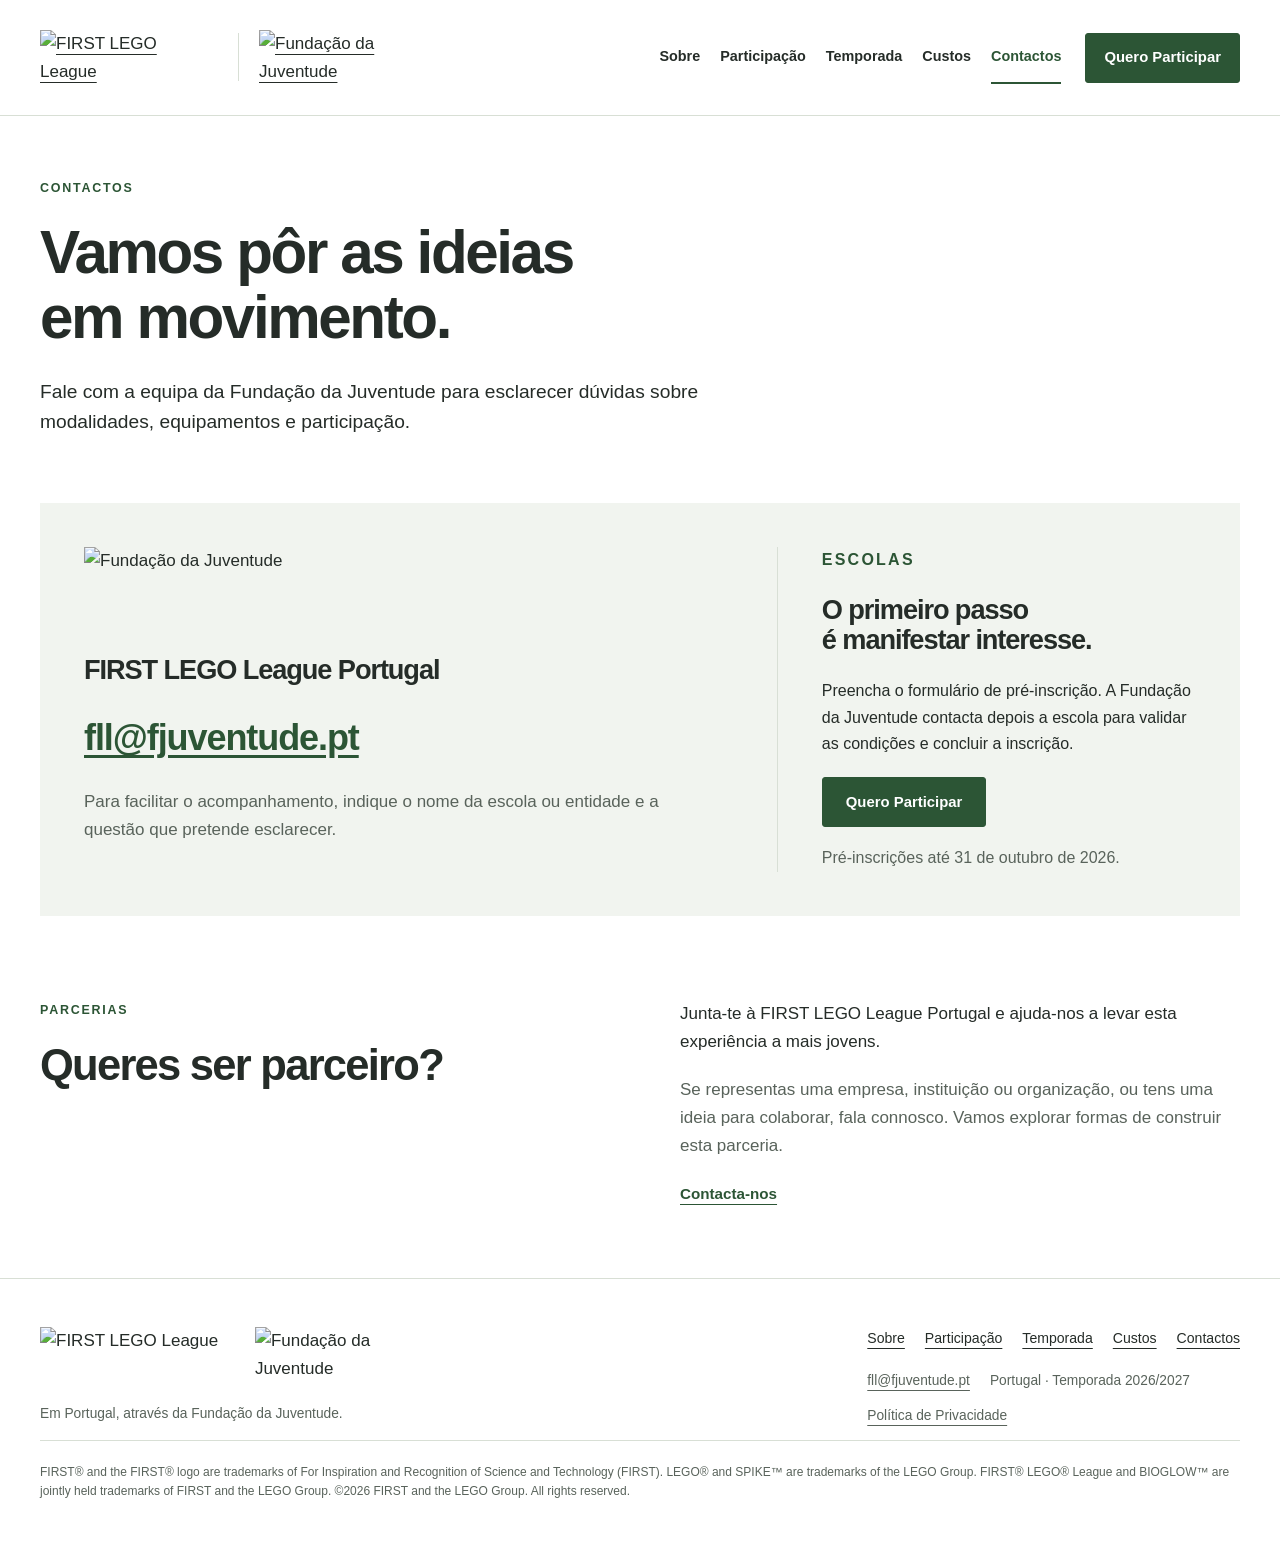
==== contactos.html @ 689adc3d "Add files via upload" ====
<!doctype html>
<html lang="pt-PT"><head><meta charset="utf-8"><meta name="viewport" content="width=device-width, initial-scale=1">
<title>Contactos · FIRST LEGO League Portugal</title><meta name="description" content="Contacte a equipa FIRST LEGO League Portugal da Fundação da Juventude ou manifeste o interesse da sua escola.">
<meta name="theme-color" content="#2c5535"><link rel="icon" type="image/png" href="assets/fll.png"><link rel="stylesheet" href="styles.css"><script src="site.js" defer></script>
</head><body><a class="skip" href="#conteudo">Saltar para o conteúdo</a>
<header class="site-header"><div class="wrap header-inner"><a class="brand brand-pair" href="index.html" aria-label="FIRST LEGO League Portugal e Fundação da Juventude — Sobre"><img class="brand-fll" src="assets/fll.png" width="607" height="190" alt="FIRST LEGO League"><span class="brand-divider" aria-hidden="true"></span><img class="brand-fj" src="assets/fundacao-juventude-verde.svg" width="3300" height="1259" alt="Fundação da Juventude"></a><button class="menu-toggle" type="button" aria-controls="navigation" aria-expanded="false">Menu</button><nav class="nav" id="navigation" aria-label="Navegação principal"><a href="index.html">Sobre</a><a href="participacao.html">Participação</a><a href="temporada.html">Temporada</a><a href="custos.html">Custos</a><a href="contactos.html" aria-current="page">Contactos</a></nav><a class="btn " href="https://forms.cloud.microsoft/e/A6WMnKZ72Y">Quero Participar</a></div></header>
<main id="conteudo">
<div class="wrap"><section class="page-intro"><p class="eyebrow">Contactos</p><h1>Vamos pôr as ideias<br>em movimento.</h1><p class="lead">Fale com a equipa da Fundação da Juventude para esclarecer dúvidas sobre modalidades, equipamentos e participação.</p></section><section class="contact-panel"><div><img class="partner" src="assets/fundacao-juventude-verde.svg" width="3300" height="1259" alt="Fundação da Juventude"><h2>FIRST LEGO League Portugal</h2><p><a class="email" href="mailto:fll@fjuventude.pt">fll@fjuventude.pt</a></p><p class="muted">Para facilitar o acompanhamento, indique o nome da escola ou entidade e a questão que pretende esclarecer.</p></div><div class="contact-aside"><p class="eyebrow">Escolas</p><h2>O primeiro passo<br>é manifestar interesse.</h2><p>Preencha o formulário de pré-inscrição. A Fundação da Juventude contacta depois a escola para validar as condições e concluir a inscrição.</p><a class="btn " href="https://forms.cloud.microsoft/e/A6WMnKZ72Y">Quero Participar</a><p class="micro">Pré-inscrições até 31 de outubro de 2026.</p></div></section></div>
<section class="wrap section split zero-bottom"><div><p class="eyebrow">Parcerias</p><h2>Queres ser parceiro?</h2></div><div><p>Junta-te à FIRST LEGO League Portugal e ajuda-nos a levar esta experiência a mais jovens.</p><p class="muted">Se representas uma empresa, instituição ou organização, ou tens uma ideia para colaborar, fala connosco. Vamos explorar formas de construir esta parceria.</p><a class="text-link" href="mailto:fll@fjuventude.pt">Contacta-nos</a></div></section>
</main>
<footer class="footer"><div class="wrap"><div class="footer-main"><div><div class="footer-brandline"><img class="footer-logo" src="assets/fll.png" width="607" height="190" alt="FIRST LEGO League"><img class="footer-partner" src="assets/fundacao-juventude-verde.svg" width="3300" height="1259" alt="Fundação da Juventude"></div><p>Em Portugal, através da Fundação da Juventude.</p></div><div><nav class="footer-nav" aria-label="Navegação de rodapé"><a href="index.html">Sobre</a><a href="participacao.html">Participação</a><a href="temporada.html">Temporada</a><a href="custos.html">Custos</a><a href="contactos.html">Contactos</a></nav><div class="footer-contact"><a href="mailto:fll@fjuventude.pt">fll@fjuventude.pt</a><span>Portugal · Temporada 2026/2027</span></div><p class="footer-privacy"><a href="politica-de-privacidade.html">Política de Privacidade</a></p></div></div><p class="legal">FIRST® and the FIRST® logo are trademarks of For Inspiration and Recognition of Science and Technology (FIRST). LEGO® and SPIKE™ are trademarks of the LEGO Group. FIRST® LEGO® League and BIOGLOW™ are jointly held trademarks of FIRST and the LEGO Group. ©2026 FIRST and the LEGO Group. All rights reserved.</p></div></footer>
</body></html>
---- styles.css ----
:root{--ink:#252c28;--green:#2c5535;--light:#c6de94;--purple:#d59cd6;--muted:#59635b;--paper:#fff;--wash:#f1f4ef;--line:#d8dfd5;--max:1200px}*{box-sizing:border-box}html{scroll-behavior:smooth}body{margin:0;background:var(--paper);color:var(--ink);font-family:Arial,Helvetica,sans-serif;font-size:17px;line-height:1.65}a{color:inherit;text-underline-offset:5px}img{display:block;max-width:100%;height:auto}button{font:inherit}h1,h2,h3,p{margin-top:0}h1,h2,h3{line-height:1.08;letter-spacing:-.04em}h1{font-size:clamp(2.7rem,5.2vw,4.6rem);margin-bottom:26px}h2{font-size:clamp(2rem,3.4vw,3rem);margin-bottom:24px}h3{font-size:1.5rem;margin-bottom:14px}p{margin-bottom:20px}.wrap{width:min(var(--max),calc(100% - 80px));margin-inline:auto}.eyebrow{font-size:.78rem;font-weight:700;text-transform:uppercase;letter-spacing:.14em;color:var(--green);margin-bottom:22px}.muted{color:var(--muted)}.lead{font-size:1.2rem;line-height:1.6;max-width:620px}.skip{position:absolute;left:20px;top:-100px;background:white;padding:12px;z-index:20}.skip:focus{top:10px}:focus-visible{outline:3px solid #8b4390;outline-offset:5px}.site-header{background:white;border-bottom:1px solid var(--line)}.header-inner{min-height:115px;display:flex;align-items:center;gap:32px}.brand{display:block;flex-shrink:0;padding:16px 0}.brand img{width:207px}.nav{display:flex;align-items:center;gap:26px;margin-left:auto}.nav a{font-size:.9rem;font-weight:700;text-decoration:none;padding:14px 0;border-bottom:2px solid transparent}.nav a[aria-current=page]{color:var(--green);border-color:var(--green)}.nav a:hover{color:var(--green);border-color:var(--light)}.btn{display:inline-flex;align-items:center;justify-content:center;min-height:50px;padding:13px 23px;border:1px solid var(--green);border-radius:3px;background:var(--green);color:white;text-decoration:none;font-weight:700;font-size:.93rem;line-height:1.4;text-align:center;transition:background .15s}.btn:hover{background:#1d3e25}.btn.light{background:var(--light);border-color:var(--light);color:var(--ink)}.btn.light:hover{background:#d8e9b5}.btn.outline{background:transparent;color:var(--green)}.btn.outline:hover{background:var(--wash)}.menu-toggle{display:none}.actions{display:flex;align-items:center;gap:14px;flex-wrap:wrap}.text-link{font-weight:bold;font-size:.95rem;color:var(--green)}.hero{display:grid;grid-template-columns:1.05fr 1fr;min-height:580px}.hero-copy{padding:64px 54px 54px 0;align-self:center}.hero-copy h1 span{color:var(--green)}.hero-copy .lead{max-width:500px}.hero-photo{position:relative;min-width:0}.hero-photo img{height:100%;width:100%;object-fit:cover;object-position:center}.photo-note{position:absolute;bottom:24px;left:24px;background:var(--light);padding:12px 18px;font-size:.8rem;font-weight:bold;letter-spacing:.06em}.micro{font-size:.84rem;color:var(--muted);margin:18px 0 0}.stats-band{background:var(--green);color:white}.stats{display:grid;grid-template-columns:1fr repeat(3,1fr);padding-block:31px;align-items:center}.stats-intro{font-size:.95rem;line-height:1.5;max-width:180px}.stat{border-left:1px solid #647d69;padding-left:38px}.stat strong{display:block;font-size:clamp(2rem,3.4vw,3.25rem);line-height:1.15;letter-spacing:-.04em;color:var(--light)}.stat span{font-size:.85rem}.section{padding-block:84px}.section.soft{background:var(--wash)}.split{display:grid;grid-template-columns:1fr 1fr;gap:80px;align-items:start}.section-heading{max-width:600px}.benefits{border-top:1px solid var(--line)}.benefit{padding:23px 0;border-bottom:1px solid var(--line);display:grid;grid-template-columns:44px 1fr;gap:16px}.number{color:var(--green);font-weight:bold;font-size:.88rem}.benefit h3{font-size:1.25rem;margin-bottom:8px}.benefit p{margin:0;color:var(--muted);font-size:1rem}.wide-photo{width:100%;aspect-ratio:1.3;object-fit:cover}.callout{background:var(--green);color:white;padding:48px;display:flex;align-items:center;justify-content:space-between;gap:40px}.callout h2{font-size:2.3rem;margin-bottom:12px}.callout p{margin:0;color:#e3ecdf;max-width:680px}.callout .btn{flex-shrink:0}.page-intro{padding:62px 0 45px;max-width:850px}.page-intro h1{font-size:clamp(2.6rem,4.7vw,4rem)}.page-intro .lead{max-width:760px}.facts{display:flex;gap:30px;flex-wrap:wrap;padding:20px 0;border-block:1px solid var(--line);font-size:.95rem}.facts strong{color:var(--green)}.edition-grid{display:grid;grid-template-columns:1fr 1fr;gap:28px}.edition{padding:36px;background:var(--wash);border-top:5px solid var(--green)}.edition.future{border-color:var(--purple)}.edition h2{font-size:2rem}.edition p{color:var(--muted)}.mode{padding:20px 0;border-top:1px solid var(--line)}.mode:last-child{padding-bottom:0}.mode h3{font-size:1.2rem;display:flex;justify-content:space-between;gap:15px}.age{font-size:1rem;letter-spacing:0;font-weight:normal;color:var(--green)}.mode p{margin:0;font-size:1rem}.steps{list-style:none;padding:0;margin:32px 0 0;display:grid;grid-template-columns:repeat(5,1fr);gap:26px}.steps li{padding-top:22px;border-top:2px solid var(--line)}.steps .number{font-size:1.8rem;color:var(--green);display:block;margin-bottom:20px}.steps h3{font-size:1.1rem;letter-spacing:-.02em}.steps p{font-size:.95rem;color:var(--muted);margin:0}.season-hero{background:var(--wash);display:grid;grid-template-columns:1fr 1fr;gap:60px;align-items:center;padding:48px}.season-logo{width:430px;margin:auto}.season-hero h1{font-size:3.3rem}.season-hero .eyebrow{margin-bottom:18px}.field{margin:0;padding:40px 0 0}.field img{width:100%;max-height:590px;object-fit:contain;background:#fafbf9}.field figcaption{font-size:.85rem;color:var(--muted);margin-top:14px}.season-facts{display:grid;grid-template-columns:repeat(3,1fr);gap:32px;margin-top:44px}.season-facts div{border-top:2px solid var(--green);padding-top:20px}.season-facts strong{display:block;font-size:1.7rem;line-height:1.2;color:var(--green);margin-bottom:12px}.season-facts p{font-size:.97rem;color:var(--muted)}.table-wrap{overflow:auto}table{width:100%;border-collapse:collapse;font-size:1rem}caption{text-align:left;color:var(--muted);margin-bottom:18px}th{text-align:left;background:var(--wash);font-size:.9rem;font-weight:normal;color:var(--muted)}th,td{padding:17px 20px;border-bottom:1px solid var(--line)}td:last-child{font-weight:bold;color:var(--green);white-space:nowrap}th:last-child,td:last-child{text-align:right}.prices h2{font-size:2rem}.price-layout{display:grid;grid-template-columns:1fr .85fr;gap:72px}.included{padding:32px;background:var(--wash)}.included h3{font-size:1.25rem}.included ul{padding-left:21px;margin:0 0 26px}.included li{padding-bottom:7px;font-size:.97rem}.included p{margin:0;font-size:.97rem}.note{padding:20px 24px;border-left:4px solid var(--purple);background:var(--wash);font-size:.97rem;margin-top:24px}.note p:last-child{margin-bottom:0}.contact-panel{display:grid;grid-template-columns:1.2fr .8fr;gap:64px;padding:44px;background:var(--wash)}.email{font-size:clamp(1.3rem,3vw,2.25rem);font-weight:bold;color:var(--green);overflow-wrap:anywhere;letter-spacing:-.03em}.contact-panel h2{font-size:1.7rem}.contact-panel .partner{width:220px;margin-bottom:24px}.contact-aside{border-left:1px solid var(--line);padding-left:44px}.contact-aside p{font-size:1rem}.footer{padding:48px 0 28px;margin-top:70px;border-top:1px solid var(--line)}.footer-main{display:flex;justify-content:space-between;align-items:start;gap:40px}.footer-logo{width:170px;margin-bottom:18px}.footer-partner{width:170px;margin-top:12px}.footer p{font-size:.86rem;color:var(--muted);margin:0 0 12px}.footer-nav{display:flex;gap:20px;flex-wrap:wrap;font-size:.88rem;margin-bottom:20px}.legal{border-top:1px solid var(--line);padding-top:22px;margin-top:32px;font-size:.75rem!important;line-height:1.6;max-width:100%}.footer-brandline{display:flex;gap:36px;align-items:center}.spaced{margin-top:32px}.zero-bottom{padding-bottom:0}
@media(min-width:1500px){.hero{min-height:640px}}
@media(max-width:1100px){.header-inner{gap:22px}.nav{gap:16px}.brand img{width:175px}.header-inner>.btn{font-size:.82rem;padding:12px 15px}.hero-copy{padding-right:30px}.wrap{width:calc(100% - 56px)}.split,.price-layout{gap:40px}.stat{padding-left:24px}}
@media(max-width:900px){.header-inner{flex-wrap:wrap;min-height:95px;padding-block:12px;gap:14px}.brand img{width:180px}.menu-toggle{display:block;margin-left:auto;border:1px solid var(--line);background:white;border-radius:3px;padding:9px 14px;font-size:.95rem}.header-inner>.btn{display:none}.nav{width:100%;margin:0;gap:10px;flex-wrap:wrap;justify-content:space-between;padding:6px 0}.js .nav{display:none}.js .nav.is-open{display:flex}.nav a{padding:8px 0}.hero{min-height:500px}.hero-copy{padding-block:40px}.hero h1{font-size:3.1rem}.hero .lead{font-size:1.05rem}.stats{grid-template-columns:repeat(3,1fr)}.stats-intro{grid-column:1/-1;max-width:none;text-align:center;margin-bottom:20px}.stat{text-align:center;padding-left:0}.stat:nth-child(2){border:0}.section{padding-block:60px}.steps{grid-template-columns:repeat(3,1fr)}.season-hero{gap:30px;padding:32px}.callout{padding:32px}.contact-panel{gap:30px}.contact-aside{padding-left:30px}.footer-main{flex-wrap:wrap}}
@media(max-width:640px){body{font-size:16px}.wrap{width:calc(100% - 40px)}.brand img{width:173px}.hero{display:flex;flex-direction:column}.hero-copy{padding:38px 0 32px}.hero h1{font-size:3.2rem;max-width:420px}.hero-photo{height:380px}.photo-note{bottom:18px;left:18px}.stats{padding-block:25px}.stat strong{font-size:1.8rem}.stat span{font-size:.76rem}.stats-intro{font-size:.85rem}.section{padding-block:48px}.split,.edition-grid,.price-layout,.season-hero,.contact-panel{grid-template-columns:1fr;gap:32px}.section-heading{max-width:100%}.callout{display:block;padding:28px}.callout .btn{margin-top:24px}.callout h2{font-size:2rem}.page-intro{padding:38px 0 30px}.page-intro h1{font-size:2.9rem}.lead{font-size:1.1rem}.facts{gap:10px;flex-direction:column}.edition{padding:26px}.steps{grid-template-columns:1fr;gap:12px}.steps li{display:grid;grid-template-columns:45px 1fr;column-gap:12px;padding-top:20px}.steps .number{grid-row:1/3;margin:0;font-size:1.5rem}.steps h3{margin-bottom:8px}.steps p{grid-column:2}.season-hero{padding:28px}.season-logo{max-width:340px}.season-hero h1{font-size:2.7rem}.season-facts{grid-template-columns:1fr;gap:18px}.season-facts p{margin-bottom:0}.field{padding-top:28px}.contact-panel{padding:26px}.contact-aside{padding-left:0;padding-top:26px;border-left:0;border-top:1px solid var(--line)}.footer{margin-top:48px;padding-top:32px}.footer-main{display:block}.footer-nav{margin-top:24px;gap:14px}.footer-brandline{gap:24px}.footer-logo,.footer-partner{width:140px}.prices h2{font-size:1.7rem}th,td{padding:15px 12px}.included{padding:26px}.mode h3{flex-wrap:wrap}.zero-bottom{padding-bottom:0}}
@media(prefers-reduced-motion:reduce){html{scroll-behavior:auto}*{transition:none!important}}

/* Identidades institucionais e vídeo de apresentação. */
.header-inner{gap:24px}.brand-pair{display:flex;align-items:center;gap:20px}.brand-pair .brand-fll{width:178px;height:auto}.brand-pair .brand-fj{width:146px;height:auto}.brand-divider{height:48px;width:1px;background:var(--line);flex-shrink:0}.nav{gap:20px}.header-inner>.btn{padding-inline:18px}.launch-video{display:block;width:100%;aspect-ratio:16/9;background:#101813;margin-top:30px;border-radius:4px}.video-intro{align-items:center}.video-intro h2{margin-bottom:0}.steps strong{font-weight:700;color:var(--green)}
@media(max-width:1180px){.header-inner{flex-wrap:wrap;padding-block:16px;gap:14px}.brand-pair{margin-right:auto}.nav{order:3;width:100%;justify-content:center;gap:32px;margin:0;padding:0}.header-inner>.btn{display:inline-flex}.brand{padding:0}}
@media(max-width:900px){.header-inner>.btn{display:none}.nav{justify-content:space-between;gap:14px}.menu-toggle{margin-left:0}.brand-pair .brand-fll{width:180px}.brand-pair .brand-fj{width:150px}.brand-pair{gap:20px}.header-inner{min-height:100px}}
@media(max-width:640px){.header-inner{gap:12px;padding-block:18px}.brand-pair{gap:12px}.brand-pair .brand-fll{width:132px}.brand-pair .brand-fj{width:112px}.brand-divider{height:36px}.menu-toggle{font-size:.85rem;padding:8px 10px}.header-inner{min-height:92px}.nav{gap:10px}.nav a{font-size:.85rem}.video-intro{gap:16px}.launch-video{margin-top:20px}}
@media(max-width:380px){.brand-pair{gap:8px}.brand-pair .brand-fll{width:112px}.brand-pair .brand-fj{width:92px}.header-inner{gap:8px}.menu-toggle{padding:8px}}

.footer-brandline{align-items:center;margin-bottom:20px}.footer-brandline .footer-logo,.footer-brandline .footer-partner{margin:0;height:56px;width:auto;max-width:none;object-fit:contain}.footer-contact{display:flex;flex-wrap:wrap;align-items:baseline;gap:8px 20px;font-size:.86rem;color:var(--muted);margin-bottom:12px}.footer-contact span{white-space:nowrap}.footer-privacy{margin-top:0!important}.privacy-content{max-width:850px;font-size:1rem;line-height:1.8;overflow-wrap:anywhere}.privacy-content h2{font-size:1.65rem;letter-spacing:-.02em;margin:40px 0 18px;line-height:1.25}.privacy-content h3{font-size:1.12rem;line-height:1.4;margin-top:24px;letter-spacing:0}.privacy-content li{margin-bottom:14px}.privacy-source{margin:36px 0;padding-top:20px;border-top:1px solid var(--line);font-size:.9rem;color:var(--muted)}
@media(max-width:640px){.footer-brandline{gap:24px}.footer-brandline .footer-logo,.footer-brandline .footer-partner{height:46px}.footer-contact{gap:8px 14px}.privacy-content h2{font-size:1.45rem}}
@media(max-width:380px){.footer-brandline{gap:18px}.footer-brandline .footer-logo,.footer-brandline .footer-partner{height:40px}}

/* Dar destaque ao logótipo, compensando as margens transparentes do original. */
.season-hero{grid-template-columns:.85fr 1.15fr;gap:40px}.season-logo{width:100%;max-width:none;aspect-ratio:1.5;object-fit:cover;object-position:center}
@media(max-width:640px){.season-hero{grid-template-columns:1fr;gap:24px}.season-logo{width:100%;max-width:none;aspect-ratio:1.5}}
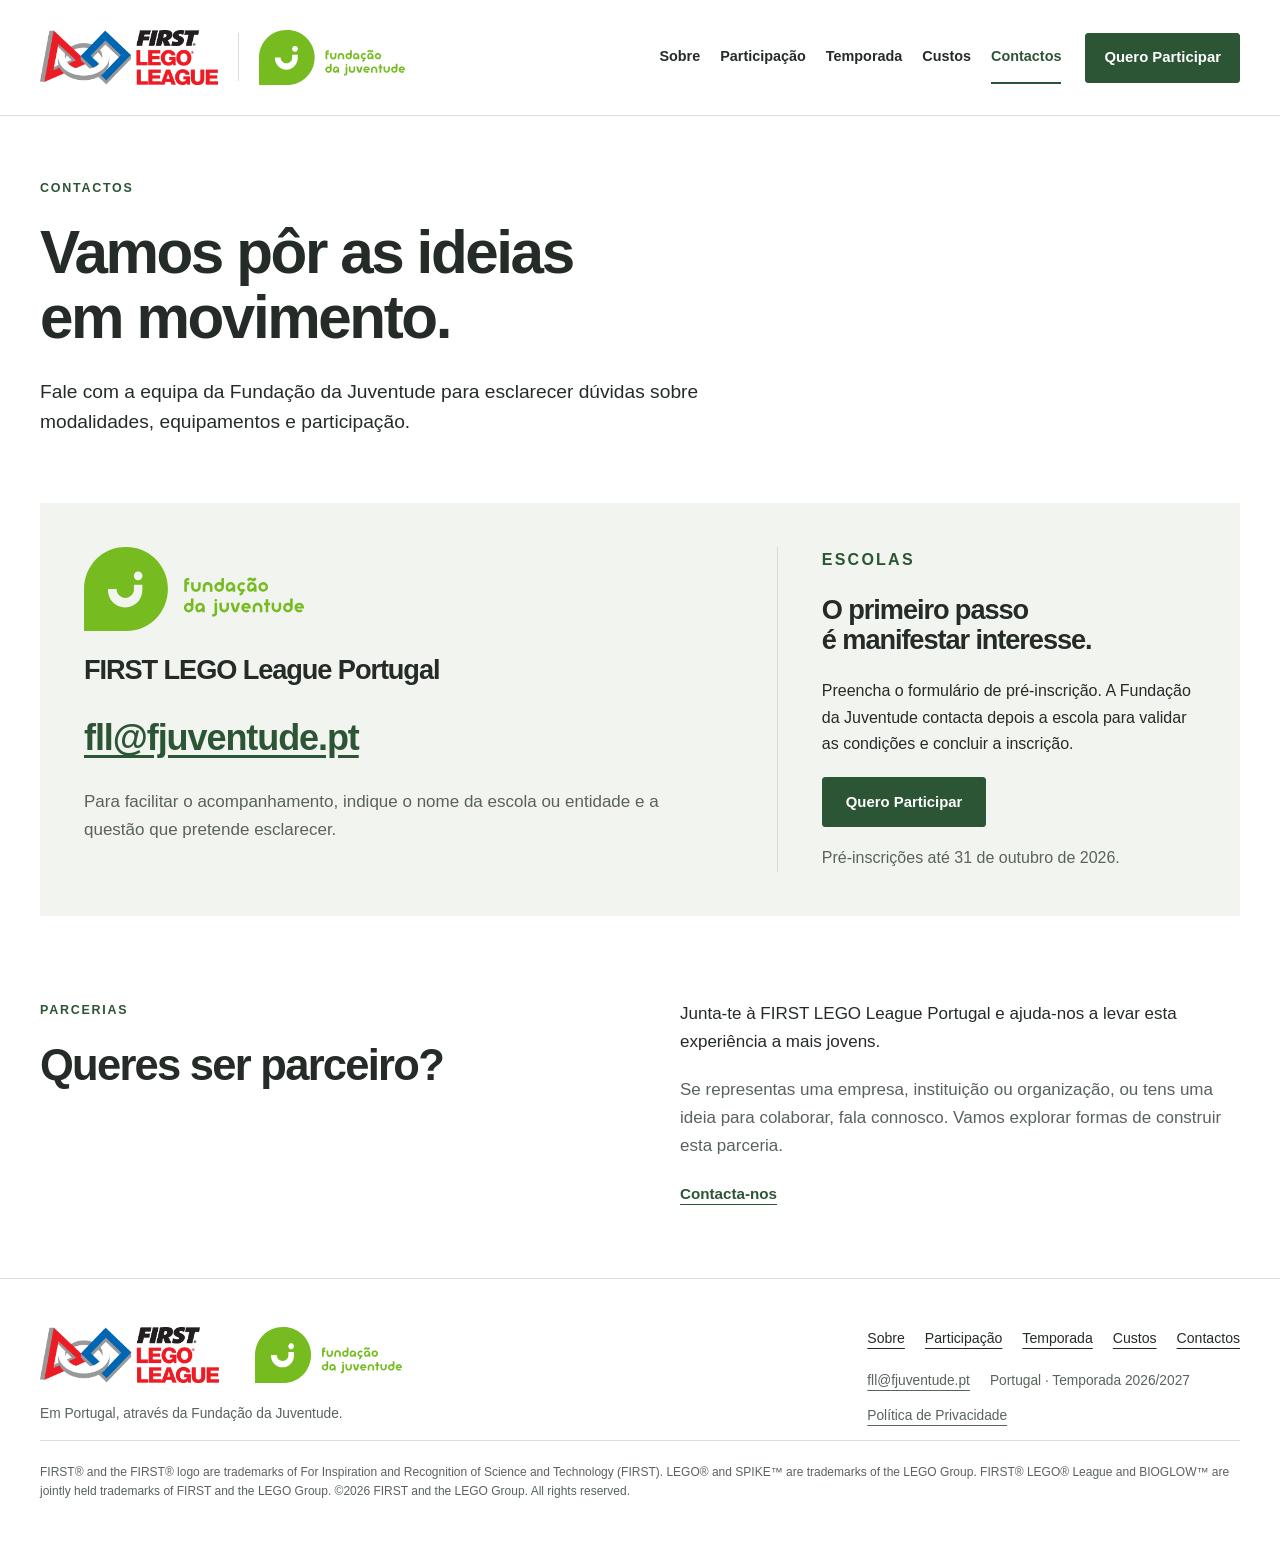
==== commit ea2d6252: "correct 1" ====
--- a/contactos.html
+++ b/contactos.html
@@ -1,12 +1,12 @@
 <!doctype html>
 <html lang="pt-PT"><head><meta charset="utf-8"><meta name="viewport" content="width=device-width, initial-scale=1">
 <title>Contactos · FIRST LEGO League Portugal</title><meta name="description" content="Contacte a equipa FIRST LEGO League Portugal da Fundação da Juventude ou manifeste o interesse da sua escola.">
-<meta name="theme-color" content="#2c5535"><link rel="icon" type="image/png" href="assets/fll.png"><link rel="stylesheet" href="styles.css"><script src="site.js" defer></script>
+<meta name="theme-color" content="#2c5535"><link rel="icon" type="image/png" href="fll.png"><link rel="stylesheet" href="styles.css"><script src="site.js" defer></script>
 </head><body><a class="skip" href="#conteudo">Saltar para o conteúdo</a>
-<header class="site-header"><div class="wrap header-inner"><a class="brand brand-pair" href="index.html" aria-label="FIRST LEGO League Portugal e Fundação da Juventude — Sobre"><img class="brand-fll" src="assets/fll.png" width="607" height="190" alt="FIRST LEGO League"><span class="brand-divider" aria-hidden="true"></span><img class="brand-fj" src="assets/fundacao-juventude-verde.svg" width="3300" height="1259" alt="Fundação da Juventude"></a><button class="menu-toggle" type="button" aria-controls="navigation" aria-expanded="false">Menu</button><nav class="nav" id="navigation" aria-label="Navegação principal"><a href="index.html">Sobre</a><a href="participacao.html">Participação</a><a href="temporada.html">Temporada</a><a href="custos.html">Custos</a><a href="contactos.html" aria-current="page">Contactos</a></nav><a class="btn " href="https://forms.cloud.microsoft/e/A6WMnKZ72Y">Quero Participar</a></div></header>
+<header class="site-header"><div class="wrap header-inner"><a class="brand brand-pair" href="index.html" aria-label="FIRST LEGO League Portugal e Fundação da Juventude — Sobre"><img class="brand-fll" src="fll.png" width="607" height="190" alt="FIRST LEGO League"><span class="brand-divider" aria-hidden="true"></span><img class="brand-fj" src="fundacao-juventude-verde.svg" width="3300" height="1259" alt="Fundação da Juventude"></a><button class="menu-toggle" type="button" aria-controls="navigation" aria-expanded="false">Menu</button><nav class="nav" id="navigation" aria-label="Navegação principal"><a href="index.html">Sobre</a><a href="participacao.html">Participação</a><a href="temporada.html">Temporada</a><a href="custos.html">Custos</a><a href="contactos.html" aria-current="page">Contactos</a></nav><a class="btn " href="https://forms.cloud.microsoft/e/A6WMnKZ72Y">Quero Participar</a></div></header>
 <main id="conteudo">
-<div class="wrap"><section class="page-intro"><p class="eyebrow">Contactos</p><h1>Vamos pôr as ideias<br>em movimento.</h1><p class="lead">Fale com a equipa da Fundação da Juventude para esclarecer dúvidas sobre modalidades, equipamentos e participação.</p></section><section class="contact-panel"><div><img class="partner" src="assets/fundacao-juventude-verde.svg" width="3300" height="1259" alt="Fundação da Juventude"><h2>FIRST LEGO League Portugal</h2><p><a class="email" href="mailto:fll@fjuventude.pt">fll@fjuventude.pt</a></p><p class="muted">Para facilitar o acompanhamento, indique o nome da escola ou entidade e a questão que pretende esclarecer.</p></div><div class="contact-aside"><p class="eyebrow">Escolas</p><h2>O primeiro passo<br>é manifestar interesse.</h2><p>Preencha o formulário de pré-inscrição. A Fundação da Juventude contacta depois a escola para validar as condições e concluir a inscrição.</p><a class="btn " href="https://forms.cloud.microsoft/e/A6WMnKZ72Y">Quero Participar</a><p class="micro">Pré-inscrições até 31 de outubro de 2026.</p></div></section></div>
+<div class="wrap"><section class="page-intro"><p class="eyebrow">Contactos</p><h1>Vamos pôr as ideias<br>em movimento.</h1><p class="lead">Fale com a equipa da Fundação da Juventude para esclarecer dúvidas sobre modalidades, equipamentos e participação.</p></section><section class="contact-panel"><div><img class="partner" src="fundacao-juventude-verde.svg" width="3300" height="1259" alt="Fundação da Juventude"><h2>FIRST LEGO League Portugal</h2><p><a class="email" href="mailto:fll@fjuventude.pt">fll@fjuventude.pt</a></p><p class="muted">Para facilitar o acompanhamento, indique o nome da escola ou entidade e a questão que pretende esclarecer.</p></div><div class="contact-aside"><p class="eyebrow">Escolas</p><h2>O primeiro passo<br>é manifestar interesse.</h2><p>Preencha o formulário de pré-inscrição. A Fundação da Juventude contacta depois a escola para validar as condições e concluir a inscrição.</p><a class="btn " href="https://forms.cloud.microsoft/e/A6WMnKZ72Y">Quero Participar</a><p class="micro">Pré-inscrições até 31 de outubro de 2026.</p></div></section></div>
 <section class="wrap section split zero-bottom"><div><p class="eyebrow">Parcerias</p><h2>Queres ser parceiro?</h2></div><div><p>Junta-te à FIRST LEGO League Portugal e ajuda-nos a levar esta experiência a mais jovens.</p><p class="muted">Se representas uma empresa, instituição ou organização, ou tens uma ideia para colaborar, fala connosco. Vamos explorar formas de construir esta parceria.</p><a class="text-link" href="mailto:fll@fjuventude.pt">Contacta-nos</a></div></section>
 </main>
-<footer class="footer"><div class="wrap"><div class="footer-main"><div><div class="footer-brandline"><img class="footer-logo" src="assets/fll.png" width="607" height="190" alt="FIRST LEGO League"><img class="footer-partner" src="assets/fundacao-juventude-verde.svg" width="3300" height="1259" alt="Fundação da Juventude"></div><p>Em Portugal, através da Fundação da Juventude.</p></div><div><nav class="footer-nav" aria-label="Navegação de rodapé"><a href="index.html">Sobre</a><a href="participacao.html">Participação</a><a href="temporada.html">Temporada</a><a href="custos.html">Custos</a><a href="contactos.html">Contactos</a></nav><div class="footer-contact"><a href="mailto:fll@fjuventude.pt">fll@fjuventude.pt</a><span>Portugal · Temporada 2026/2027</span></div><p class="footer-privacy"><a href="politica-de-privacidade.html">Política de Privacidade</a></p></div></div><p class="legal">FIRST® and the FIRST® logo are trademarks of For Inspiration and Recognition of Science and Technology (FIRST). LEGO® and SPIKE™ are trademarks of the LEGO Group. FIRST® LEGO® League and BIOGLOW™ are jointly held trademarks of FIRST and the LEGO Group. ©2026 FIRST and the LEGO Group. All rights reserved.</p></div></footer>
+<footer class="footer"><div class="wrap"><div class="footer-main"><div><div class="footer-brandline"><img class="footer-logo" src="fll.png" width="607" height="190" alt="FIRST LEGO League"><img class="footer-partner" src="fundacao-juventude-verde.svg" width="3300" height="1259" alt="Fundação da Juventude"></div><p>Em Portugal, através da Fundação da Juventude.</p></div><div><nav class="footer-nav" aria-label="Navegação de rodapé"><a href="index.html">Sobre</a><a href="participacao.html">Participação</a><a href="temporada.html">Temporada</a><a href="custos.html">Custos</a><a href="contactos.html">Contactos</a></nav><div class="footer-contact"><a href="mailto:fll@fjuventude.pt">fll@fjuventude.pt</a><span>Portugal · Temporada 2026/2027</span></div><p class="footer-privacy"><a href="politica-de-privacidade.html">Política de Privacidade</a></p></div></div><p class="legal">FIRST® and the FIRST® logo are trademarks of For Inspiration and Recognition of Science and Technology (FIRST). LEGO® and SPIKE™ are trademarks of the LEGO Group. FIRST® LEGO® League and BIOGLOW™ are jointly held trademarks of FIRST and the LEGO Group. ©2026 FIRST and the LEGO Group. All rights reserved.</p></div></footer>
 </body></html>
